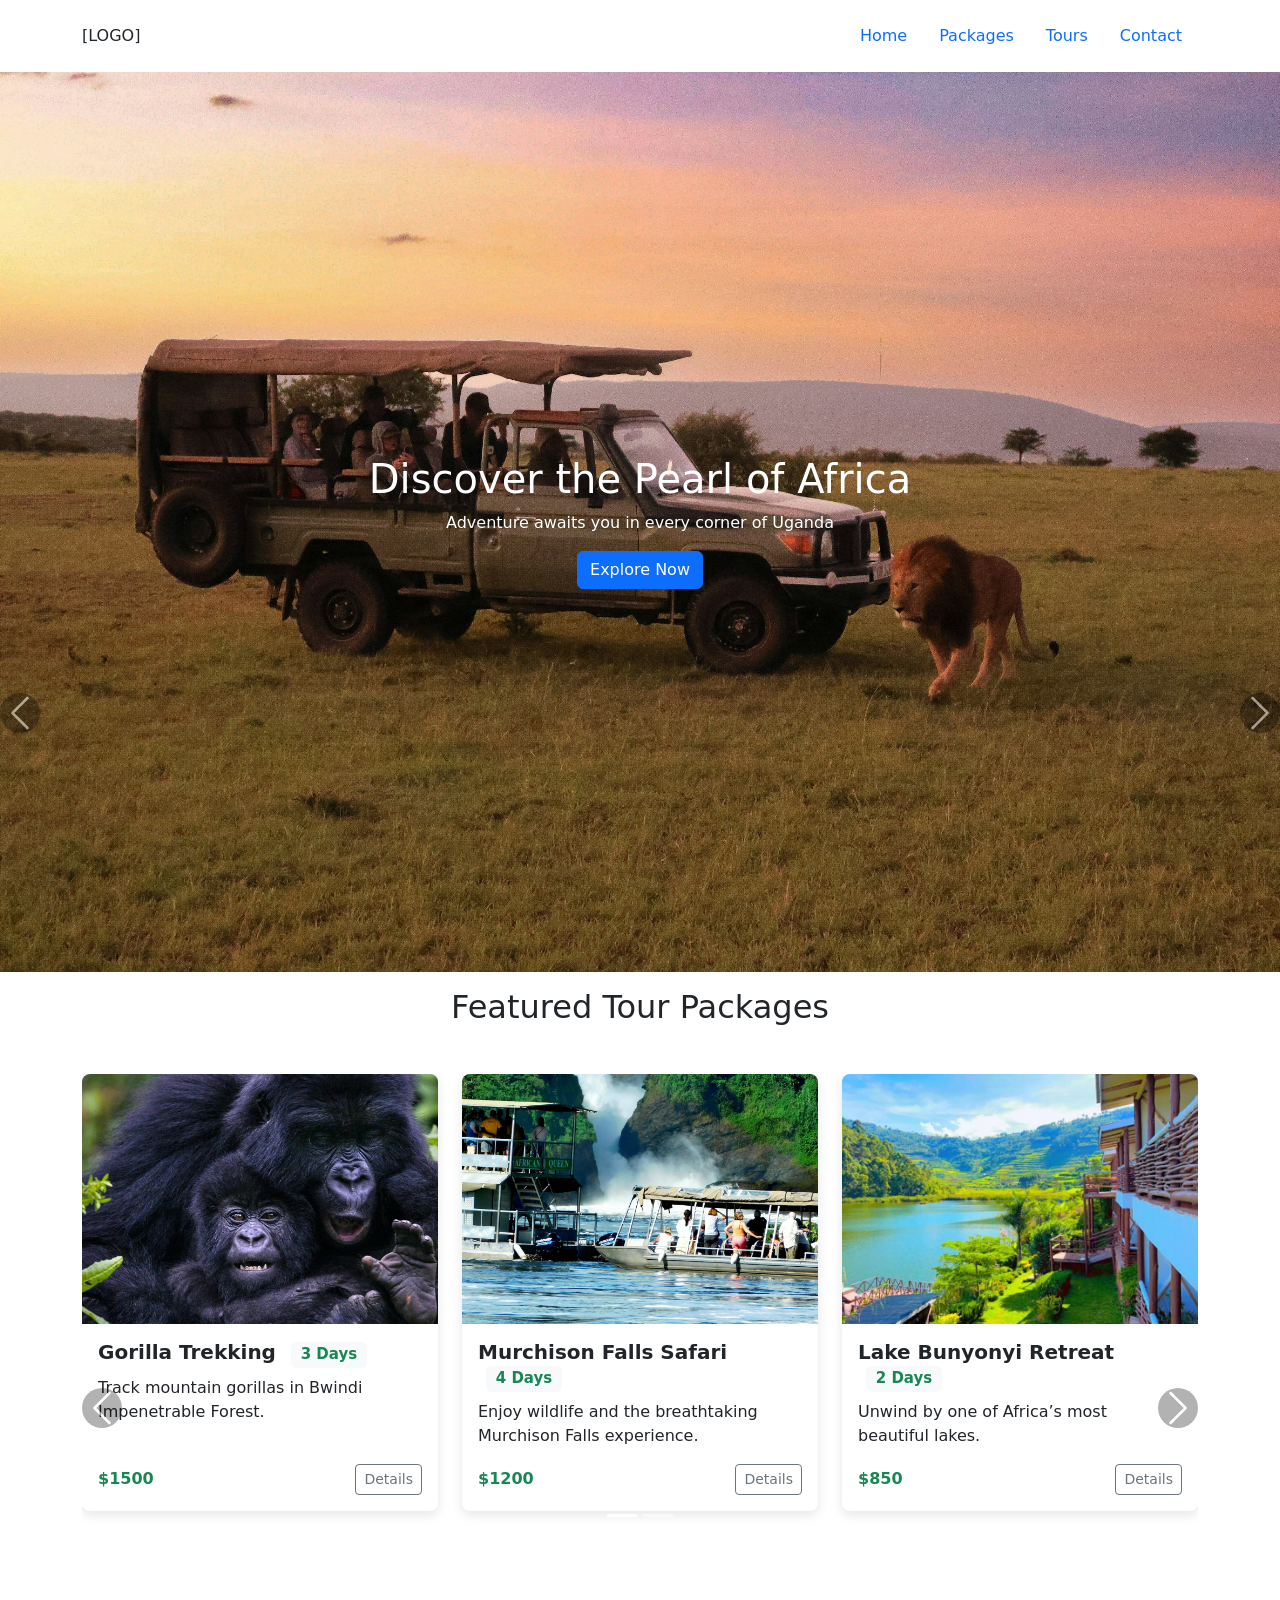
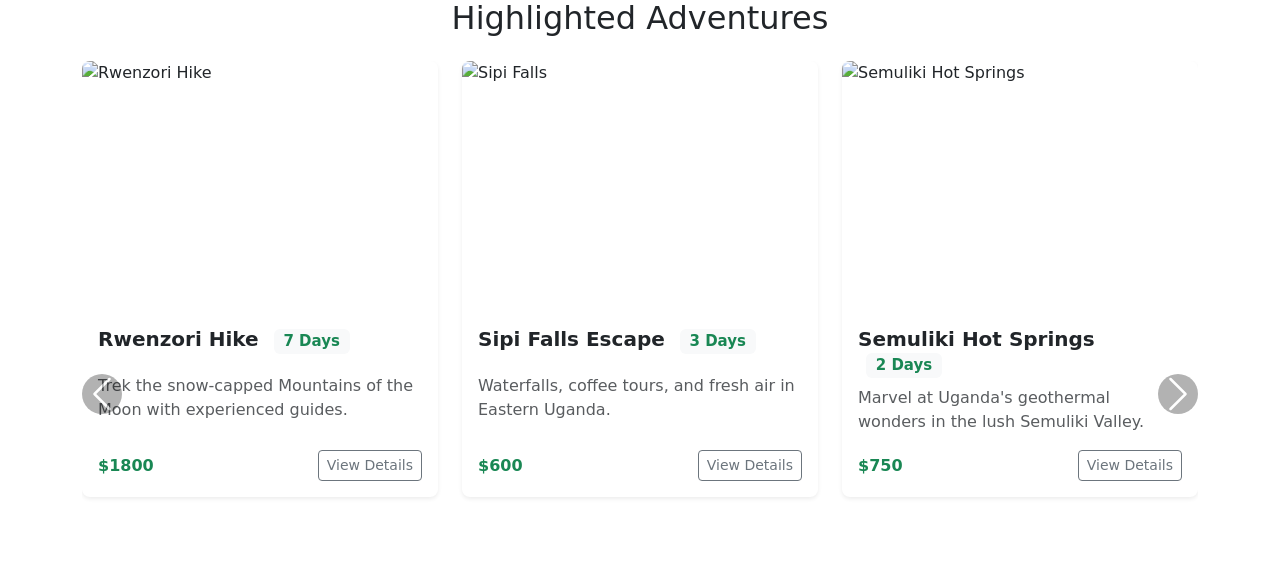
==== index.html @ 6fc9fff7 "My first previes of tebele site" ====
<!DOCTYPE html>
<html lang="en">
<head>
  <meta charset="UTF-8" />
  <meta name="viewport" content="width=device-width, initial-scale=1.0"/>
  <title>Featured Tours</title>

  <!-- Bootstrap CSS -->
  <link href="https://cdn.jsdelivr.net/npm/bootstrap@5.3.0/dist/css/bootstrap.min.css" rel="stylesheet" />

  <style>
    .card-img-top {
      height: 200px;
      object-fit: cover;
    }

    .card {
      height: 100%;
    }

    .carousel-control-prev-icon,
    .carousel-control-next-icon {
      background-size: 100% 100%;
      width: 2.5rem;
      height: 2.5rem;
    }

    .carousel-control-prev,
    .carousel-control-next {
      top: 40%;
      width: auto;
    }

    .carousel-item {
      transition: transform 0.6s ease-in-out;
    }
  </style>
</head>
<body>

<!-- Header -->
<header class="header shadow-sm">
  <div class="container header-content d-flex justify-content-between align-items-center py-3">
    <div class="logo">[LOGO]</div>
    <nav class="nav">
      <a class="nav-link" href="#">Home</a>
      <a class="nav-link" href="#">Packages</a>
      <a class="nav-link" href="tours.html">Tours</a>
      <a class="nav-link" href="#">Contact</a>
    </nav>
  </div>
</header>

<!-- Hero Carousel -->
<section class="hero p-0">
  <div id="heroCarousel" class="carousel slide carousel-fade" data-bs-ride="carousel">
    <div class="carousel-inner">
      <div class="carousel-item active">
        <div class="d-flex align-items-center justify-content-center bg-dark text-white" style="height: 100vh; background: url('./images/hero2.jpeg') center center / cover no-repeat;">
          <div class="hero-overlay text-center">
            <h1>Discover the Pearl of Africa</h1>
            <p>Adventure awaits you in every corner of Uganda</p>
            <a href="#packages" class="btn btn-primary">Explore Now</a>
          </div>
        </div>
      </div>
      <div class="carousel-item">
        <div class="d-flex align-items-center justify-content-center bg-dark text-white" style="height: 100vh; background: url('./images/hero9.webp') center center / cover no-repeat;">
          <div class="hero-overlay text-center">
            <h1>Luxury Safari Experiences</h1>
            <p>Travel with comfort, explore with excitement</p>
            <a href="#packages" class="btn btn-primary">View Safaris</a>
          </div>
        </div>
      </div>
      <div class="carousel-item">
        <div class="d-flex align-items-center justify-content-center bg-dark text-white" style="height: 100vh; background: url('./images/gorilla3.jpg') center center / cover no-repeat;">
          <div class="hero-overlay text-center">
            <h1>Gorilla Trekking Adventures</h1>
            <p>Walk through the wild and meet the giants of the forest</p>
            <a href="#tours" class="btn btn-primary">Start Trekking</a>
          </div>
        </div>
      </div>
    </div>
    <button class="carousel-control-prev" type="button" data-bs-target="#heroCarousel" data-bs-slide="prev">
      <span class="carousel-control-prev-icon"></span>
    </button>
    <button class="carousel-control-next" type="button" data-bs-target="#heroCarousel" data-bs-slide="next">
      <span class="carousel-control-next-icon"></span>
    </button>
  </div>
</section>

<!-- Featured Tours Carousel -->

  <!-- Featured Tours -->
<section class="section light-bg" id="packages">
  <style>
    .card-img-top {
      height: 250px;
      object-fit: cover;
    }

    .card {
      display: flex;
      flex-direction: column;
      border: none;
      border-radius: 0.5rem;
      overflow: hidden;
      box-shadow: 0 4px 12px rgba(0, 0, 0, 0.1);
      transition: transform 0.2s ease-in-out;
    }

    .card:hover {
      transform: scale(1.02);
    }

    .card-body {
      flex-grow: 1;
      display: flex;
      flex-direction: column;
      justify-content: space-between;
      padding: 1rem;
    }

    .card-title {
      font-size: 1.1rem;
      font-weight: 600;
    }

    .price {
      font-size: 1rem;
      color: #198754;
      font-weight: bold;
    }

    .carousel-inner {
      padding-bottom: 1rem;
    }

    .carousel-control-prev-icon,
    .carousel-control-next-icon {
      background-color: rgba(0, 0, 0, 0.6);
      border-radius: 50%;
      width: 40px;
      height: 40px;
    }

    @media (max-width: 767px) {
      .card-img-top {
        height: 180px;
      }
    }
  </style>

  <div class="container">
    <h2 class="mb-5 text-center">Featured Tour Packages</h2>
    <div id="featuredToursCarousel" class="carousel slide" data-bs-ride="carousel" data-bs-interval="5000" data-bs-pause="hover">
      <div class="carousel-indicators mb-4">
        <button type="button" data-bs-target="#featuredToursCarousel" data-bs-slide-to="0" class="active" aria-current="true" aria-label="Slide 1"></button>
        <button type="button" data-bs-target="#featuredToursCarousel" data-bs-slide-to="1" aria-label="Slide 2"></button>
      </div>

      <div class="carousel-inner">

        <!-- Slide 1 -->
        <div class="carousel-item active">
          <div class="row justify-content-center">
            <div class="col-md-6 col-lg-4 mb-4">
              <div class="card">
                <img src="./images/gorilla1.webp" class="card-img-top" alt="Gorilla Trekking Adventure">
                <div class="card-body">
                  <h5 class="fw-bold">Gorilla Trekking <span class="badge bg-light text-success ms-2">3 Days</span></h5>
                  <p>Track mountain gorillas in Bwindi Impenetrable Forest.</p>
                  <div class="d-flex justify-content-between align-items-center mt-auto">
                    <span class="text-success fw-bold">$1500</span>
                    <a href="#" class="btn btn-outline-secondary btn-sm">Details</a>
                  </div>
                </div>
              </div>
            </div>

            <div class="col-md-6 col-lg-4 mb-4">
              <div class="card">
                <img src="./images/murchsion.jpg" class="card-img-top" alt="Murchison Falls">
                <div class="card-body">
                  <h5 class="fw-bold">Murchison Falls Safari <span class="badge bg-light text-success ms-2">4 Days</span></h5>
                  <p>Enjoy wildlife and the breathtaking Murchison Falls experience.</p>
                  <div class="d-flex justify-content-between align-items-center mt-auto">
                    <span class="text-success fw-bold">$1200</span>
                    <a href="#" class="btn btn-outline-secondary btn-sm">Details</a>
                  </div>
                </div>
              </div>
            </div>

            <div class="col-md-6 col-lg-4 mb-4">
              <div class="card">
                <img src="./images/buyonyi.jpg" class="card-img-top" alt="Lake Bunyonyi">
                <div class="card-body">
                  <h5 class="fw-bold">Lake Bunyonyi Retreat <span class="badge bg-light text-success ms-2">2 Days</span></h5>
                  <p>Unwind by one of Africa’s most beautiful lakes.</p>
                  <div class="d-flex justify-content-between align-items-center mt-auto">
                    <span class="text-success fw-bold">$850</span>
                    <a href="#" class="btn btn-outline-secondary btn-sm">Details</a>
                  </div>
                </div>
              </div>
            </div>
          </div>
        </div>

        <!-- Slide 2 -->
        <div class="carousel-item">
          <div class="row justify-content-center">
            <div class="col-md-6 col-lg-4 mb-4">
              <div class="card">
                <img src="./images/queene.jpg" class="card-img-top" alt="Queen Elizabeth NP">
                <div class="card-body">
                  <h5 class="fw-bold">Queen Elizabeth Safari <span class="badge bg-light text-success ms-2">5 Days</span></h5>
                  <p>See tree-climbing lions and enjoy a boat cruise on Kazinga Channel.</p>
                  <div class="d-flex justify-content-between align-items-center mt-auto">
                    <span class="text-success fw-bold">$1350</span>
                    <a href="#" class="btn btn-outline-secondary btn-sm">Details</a>
                  </div>
                </div>
              </div>
            </div>

            <div class="col-md-6 col-lg-4 mb-4">
              <div class="card">
                <img src="./images/jinja.jpg" class="card-img-top" alt="Jinja Adventure">
                <div class="card-body">
                  <h5 class="fw-bold">Jinja Adventure <span class="badge bg-light text-success ms-2">2 Days</span></h5>
                  <p>White-water rafting and bungee jumping at the Nile’s source.</p>
                  <div class="d-flex justify-content-between align-items-center mt-auto">
                    <span class="text-success fw-bold">$950</span>
                    <a href="#" class="btn btn-outline-secondary btn-sm">Details</a>
                  </div>
                </div>
              </div>
            </div>

            <div class="col-md-6 col-lg-4 mb-4">
              <div class="card">
                <img src="./images/kidepo.webp" class="card-img-top" alt="Kidepo Valley">
                <div class="card-body">
                  <h5 class="fw-bold">Kidepo Valley Expedition <span class="badge bg-light text-success ms-2">6 Days</span></h5>
                  <p>Explore Uganda’s most remote and pristine park.</p>
                  <div class="d-flex justify-content-between align-items-center mt-auto">
                    <span class="text-success fw-bold">$1700</span>
                    <a href="#" class="btn btn-outline-secondary btn-sm">Details</a>
                  </div>
                </div>
              </div>
            </div>
          </div>
        </div>
      </div>

      <!-- Controls -->
      <button class="carousel-control-prev" type="button" data-bs-target="#featuredToursCarousel" data-bs-slide="prev">
        <span class="carousel-control-prev-icon" aria-hidden="true"></span>
        <span class="visually-hidden">Previous</span>
      </button>
      <button class="carousel-control-next" type="button" data-bs-target="#featuredToursCarousel" data-bs-slide="next">
        <span class="carousel-control-next-icon" aria-hidden="true"></span>
        <span class="visually-hidden">Next</span>
      </button>
    </div>
  </div>
</section>



<!-- Highlighted Adventures Carousel -->
<section id="highlighted" class="section py-5">
  <div class="container">
    <h2 class="text-center mb-4">Highlighted Adventures</h2>
    <div id="highlightedToursCarousel" class="carousel slide" data-bs-ride="carousel">
      <div class="carousel-inner">

        <!-- Slide 1 -->
        <div class="carousel-item active">
          <div class="row justify-content-center">
            <div class="col-md-4 mb-4">
              <div class="card shadow-sm">
                <img src="https://picsum.photos/id/1040/600/400" class="card-img-top" alt="Rwenzori Hike">
                <div class="card-body">
                  <h5 class="fw-bold">Rwenzori Hike <span class="badge bg-light text-success ms-2">7 Days</span></h5>
                  <p class="text-muted">Trek the snow-capped Mountains of the Moon with experienced guides.</p>
                  <div class="d-flex justify-content-between align-items-center">
                    <span class="fw-bold text-success">$1800</span>
                    <a href="#" class="btn btn-outline-secondary btn-sm">View Details</a>
                  </div>
                </div>
              </div>
            </div>

            <div class="col-md-4 mb-4">
              <div class="card shadow-sm">
                <img src="https://picsum.photos/id/1042/600/400" class="card-img-top" alt="Sipi Falls">
                <div class="card-body">
                  <h5 class="fw-bold">Sipi Falls Escape <span class="badge bg-light text-success ms-2">3 Days</span></h5>
                  <p class="text-muted">Waterfalls, coffee tours, and fresh air in Eastern Uganda.</p>
                  <div class="d-flex justify-content-between align-items-center">
                    <span class="fw-bold text-success">$600</span>
                    <a href="#" class="btn btn-outline-secondary btn-sm">View Details</a>
                  </div>
                </div>
              </div>
            </div>

            <div class="col-md-4 mb-4">
              <div class="card shadow-sm">
                <img src="https://picsum.photos/id/1060/600/400" class="card-img-top" alt="Semuliki Hot Springs">
                <div class="card-body">
                  <h5 class="fw-bold">Semuliki Hot Springs <span class="badge bg-light text-success ms-2">2 Days</span></h5>
                  <p class="text-muted">Marvel at Uganda's geothermal wonders in the lush Semuliki Valley.</p>
                  <div class="d-flex justify-content-between align-items-center">
                    <span class="fw-bold text-success">$750</span>
                    <a href="#" class="btn btn-outline-secondary btn-sm">View Details</a>
                  </div>
                </div>
              </div>
            </div>

          </div>
        </div>

        <!-- You can add more slides similarly -->

      </div>

      <button class="carousel-control-prev" type="button" data-bs-target="#highlightedToursCarousel" data-bs-slide="prev">
        <span class="carousel-control-prev-icon"></span>
      </button>
      <button class="carousel-control-next" type="button" data-bs-target="#highlightedToursCarousel" data-bs-slide="next">
        <span class="carousel-control-next-icon"></span>
      </button>
    </div>
  </div>
</section>

<script src="https://cdn.jsdelivr.net/npm/bootstrap@5.3.0/dist/js/bootstrap.bundle.min.js"></script>
</body>
</html>
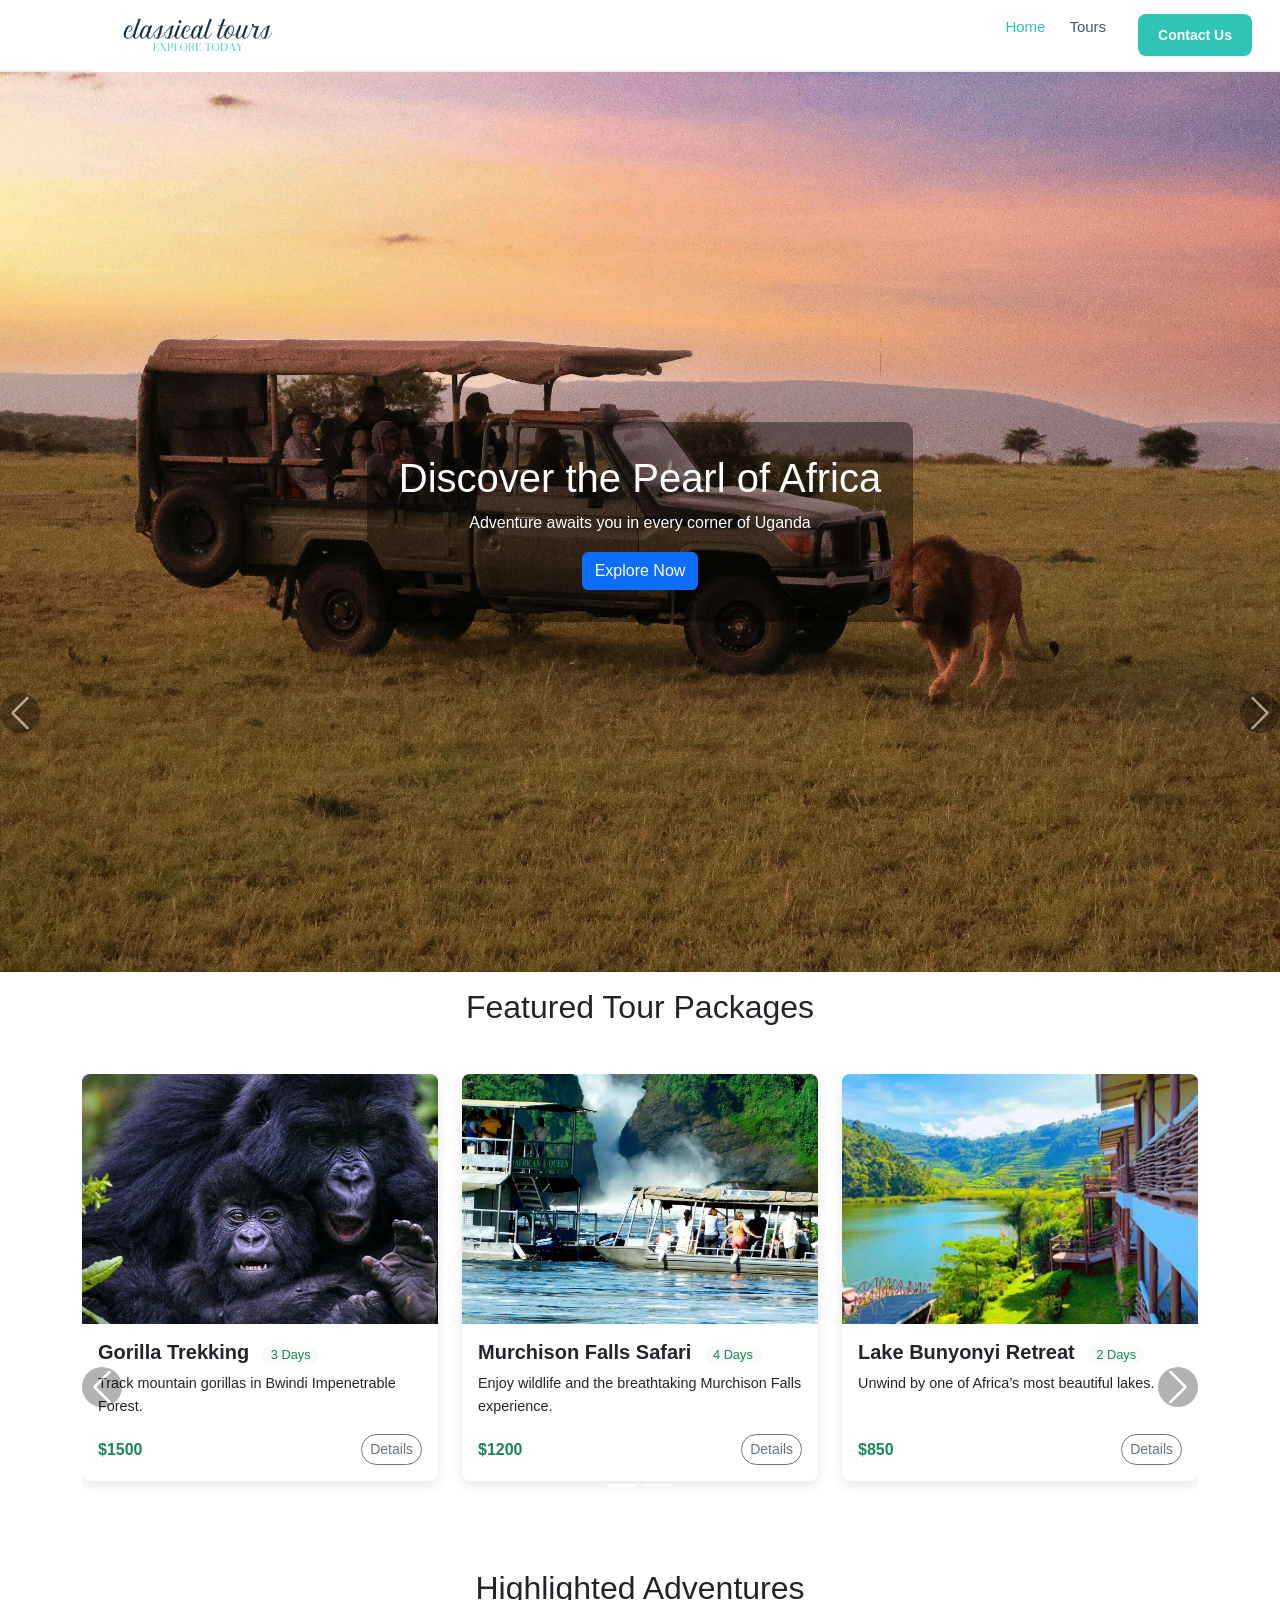
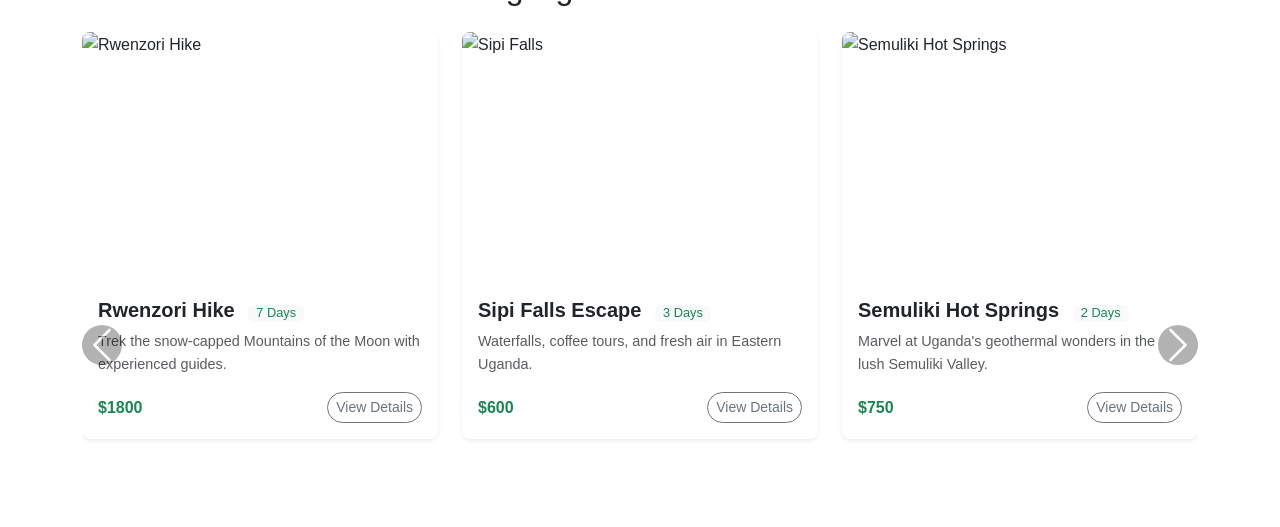
==== commit 587707f9: "Added logo and designs" ====
--- a/index.html
+++ b/index.html
@@ -7,7 +7,7 @@
 
   <!-- Bootstrap CSS -->
   <link href="https://cdn.jsdelivr.net/npm/bootstrap@5.3.0/dist/css/bootstrap.min.css" rel="stylesheet" />
-
+  <link rel="stylesheet" href="styles.css">
   <style>
     .card-img-top {
       height: 200px;
@@ -38,20 +38,24 @@
 </head>
 <body>
 
-<!-- Header -->
-<header class="header shadow-sm">
-  <div class="container header-content d-flex justify-content-between align-items-center py-3">
-    <div class="logo">[LOGO]</div>
-    <nav class="nav">
-      <a class="nav-link" href="#">Home</a>
-      <a class="nav-link" href="#">Packages</a>
-      <a class="nav-link" href="tours.html">Tours</a>
-      <a class="nav-link" href="#">Contact</a>
-    </nav>
-  </div>
-</header>
-
-<!-- Hero Carousel -->
+
+ <nav class="navbar">
+  <div class="nav-brand">
+    <a href="index.html" class="logo-link">
+      <img src="Logo_2.png" alt="Classical Tours Logo" class="navbar-logo">
+    </a>
+    
+  </div>
+
+  <div class="nav-actions">
+    <ul class="nav-links">
+      <li><a href="index.html" class="active">Home</a></li>
+      <li><a href="tours.html">Tours</a></li>
+    </ul>
+    <button class="btn-guide">Contact Us</button>
+  </div>
+</nav>
+
 <section class="hero p-0">
   <div id="heroCarousel" class="carousel slide carousel-fade" data-bs-ride="carousel">
     <div class="carousel-inner">
--- a/styles.css
+++ b/styles.css
@@ -0,0 +1,114 @@
+/* styles.css */
+
+/* General Reset */
+body {
+  font-family: 'Segoe UI', Tahoma, Geneva, Verdana, sans-serif;
+  line-height: 1.6;
+}
+
+/* Header */
+* {
+  margin: 0;
+  padding: 0;
+  box-sizing: border-box;
+  font-family: 'Segoe UI', Tahoma, Geneva, Verdana, sans-serif;
+}
+
+.navbar {
+  display: flex;
+  justify-content: space-between; 
+  align-items: center;            
+  padding: 10px 28px; 
+  background-color: #ffffff;
+  border-bottom: 2px solid #eef2f6;
+}
+
+.nav-brand {
+  display: flex;
+  align-items: center;
+  gap: 12px; 
+}
+
+.navbar-logo {
+  height: 160px;          
+  width: 340px;        
+  display: block;
+  margin: -55px 0;       
+  object-fit: contain;
+}
+
+.badge {
+  background-color: #e0f2fe; 
+  color: #0369a1;
+  font-size: 11px;
+  font-weight: 600;
+  padding: 2px 8px;
+  border-radius: 6px;
+}
+
+.nav-actions {
+  display: flex;
+  align-items: center;
+  gap: 32px; 
+}
+
+.nav-links {
+  display: flex;
+  list-style: none;
+  gap: 24px; 
+}
+
+.nav-links a {
+  text-decoration: none;
+  color: #475569;
+  font-size: 15px;
+  font-weight: 500;
+  transition: color 0.2s ease;
+}
+
+.nav-links a:hover, 
+.nav-links a.active {
+  color: #2ec4b6; 
+}
+
+.btn-guide {
+  background-color: #2ec4b6; 
+  color: white;
+  border: none;
+  padding: 10px 20px;
+  border-radius: 8px;
+  font-size: 14px;
+  font-weight: 600;
+  cursor: pointer;
+  transition: background-color 0.2s ease;
+}
+
+.btn-guide:hover {
+  background-color: #20a497;
+}
+
+/* Hero Overlay Text */
+.hero-overlay {
+  background-color: rgba(0, 0, 0, 0.4);
+  padding: 2rem;
+  border-radius: 10px;
+}
+
+/* Tour Cards */
+.card .btn-outline-secondary {
+  border-radius: 20px;
+}
+
+.card h5 {
+  margin-bottom: 0.5rem;
+}
+
+.card p {
+  font-size: 0.9rem;
+}
+
+/* Badges */
+.badge {
+  font-size: 0.8rem;
+  font-weight: 500;
+}
